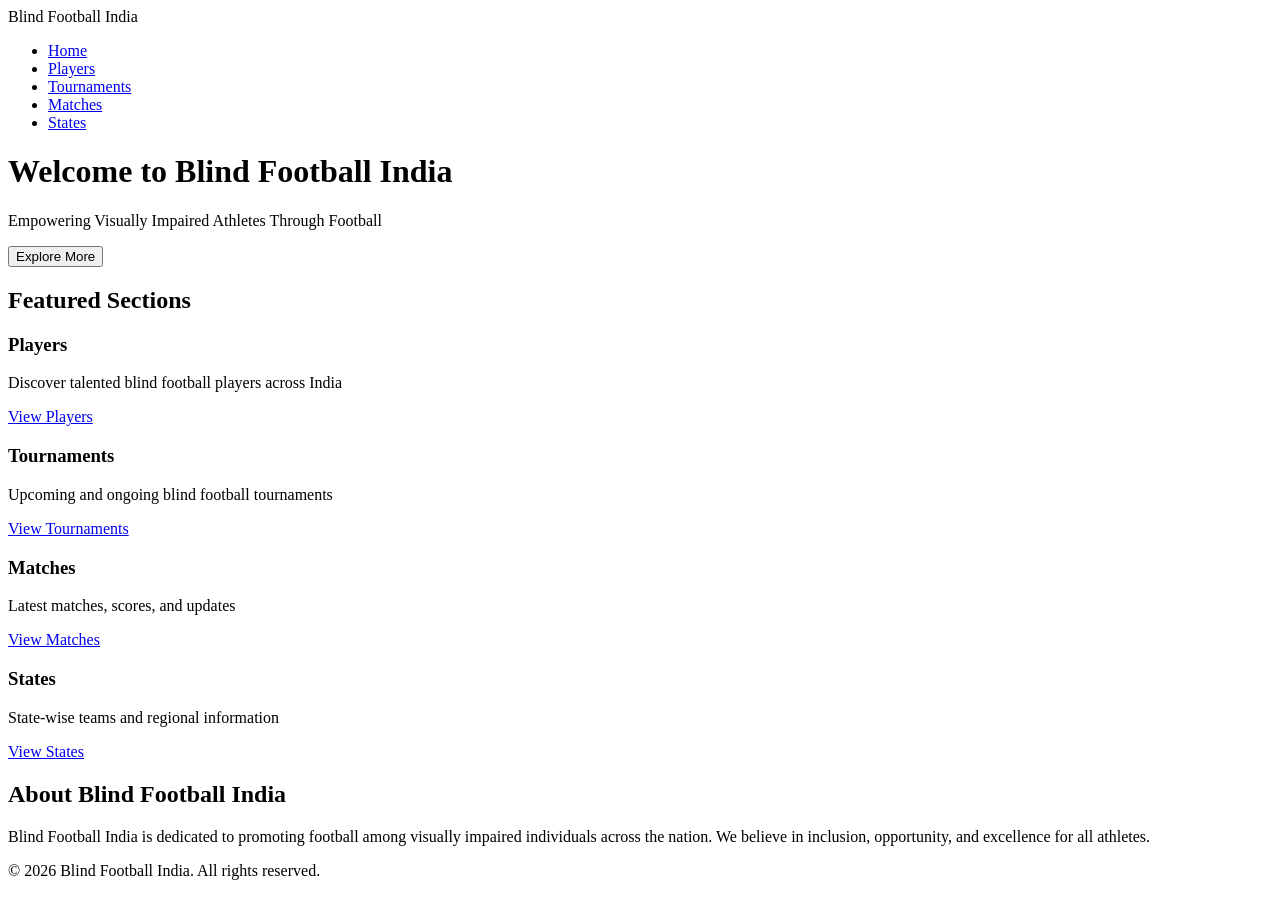
==== index.html @ 33115a96 "Add home page (index.html)" ====
<!DOCTYPE html>
<html lang="en">
<head>
    <meta charset="UTF-8">
    <meta name="viewport" content="width=device-width, initial-scale=1.0">
    <title>Blind Football India - Home</title>
    <link rel="stylesheet" href="styles.css">
</head>
<body>
    <nav class="navbar">
        <div class="nav-container">
            <div class="logo">Blind Football India</div>
            <ul class="nav-menu">
                <li><a href="index.html" class="active">Home</a></li>
                <li><a href="pages/players.html">Players</a></li>
                <li><a href="pages/tournaments.html">Tournaments</a></li>
                <li><a href="pages/matches.html">Matches</a></li>
                <li><a href="pages/states.html">States</a></li>
            </ul>
        </div>
    </nav>

    <header class="hero">
        <div class="hero-content">
            <h1>Welcome to Blind Football India</h1>
            <p>Empowering Visually Impaired Athletes Through Football</p>
            <button class="cta-btn">Explore More</button>
        </div>
    </header>

    <main>
        <section class="featured">
            <h2>Featured Sections</h2>
            <div class="feature-grid">
                <div class="feature-card">
                    <h3>Players</h3>
                    <p>Discover talented blind football players across India</p>
                    <a href="pages/players.html" class="btn">View Players</a>
                </div>
                <div class="feature-card">
                    <h3>Tournaments</h3>
                    <p>Upcoming and ongoing blind football tournaments</p>
                    <a href="pages/tournaments.html" class="btn">View Tournaments</a>
                </div>
                <div class="feature-card">
                    <h3>Matches</h3>
                    <p>Latest matches, scores, and updates</p>
                    <a href="pages/matches.html" class="btn">View Matches</a>
                </div>
                <div class="feature-card">
                    <h3>States</h3>
                    <p>State-wise teams and regional information</p>
                    <a href="pages/states.html" class="btn">View States</a>
                </div>
            </div>
        </section>

        <section class="about">
            <h2>About Blind Football India</h2>
            <p>Blind Football India is dedicated to promoting football among visually impaired individuals across the nation. We believe in inclusion, opportunity, and excellence for all athletes.</p>
        </section>
    </main>

    <footer>
        <p>&copy; 2026 Blind Football India. All rights reserved.</p>
    </footer>

    <script src="script.js"></script>
</body>
</html>
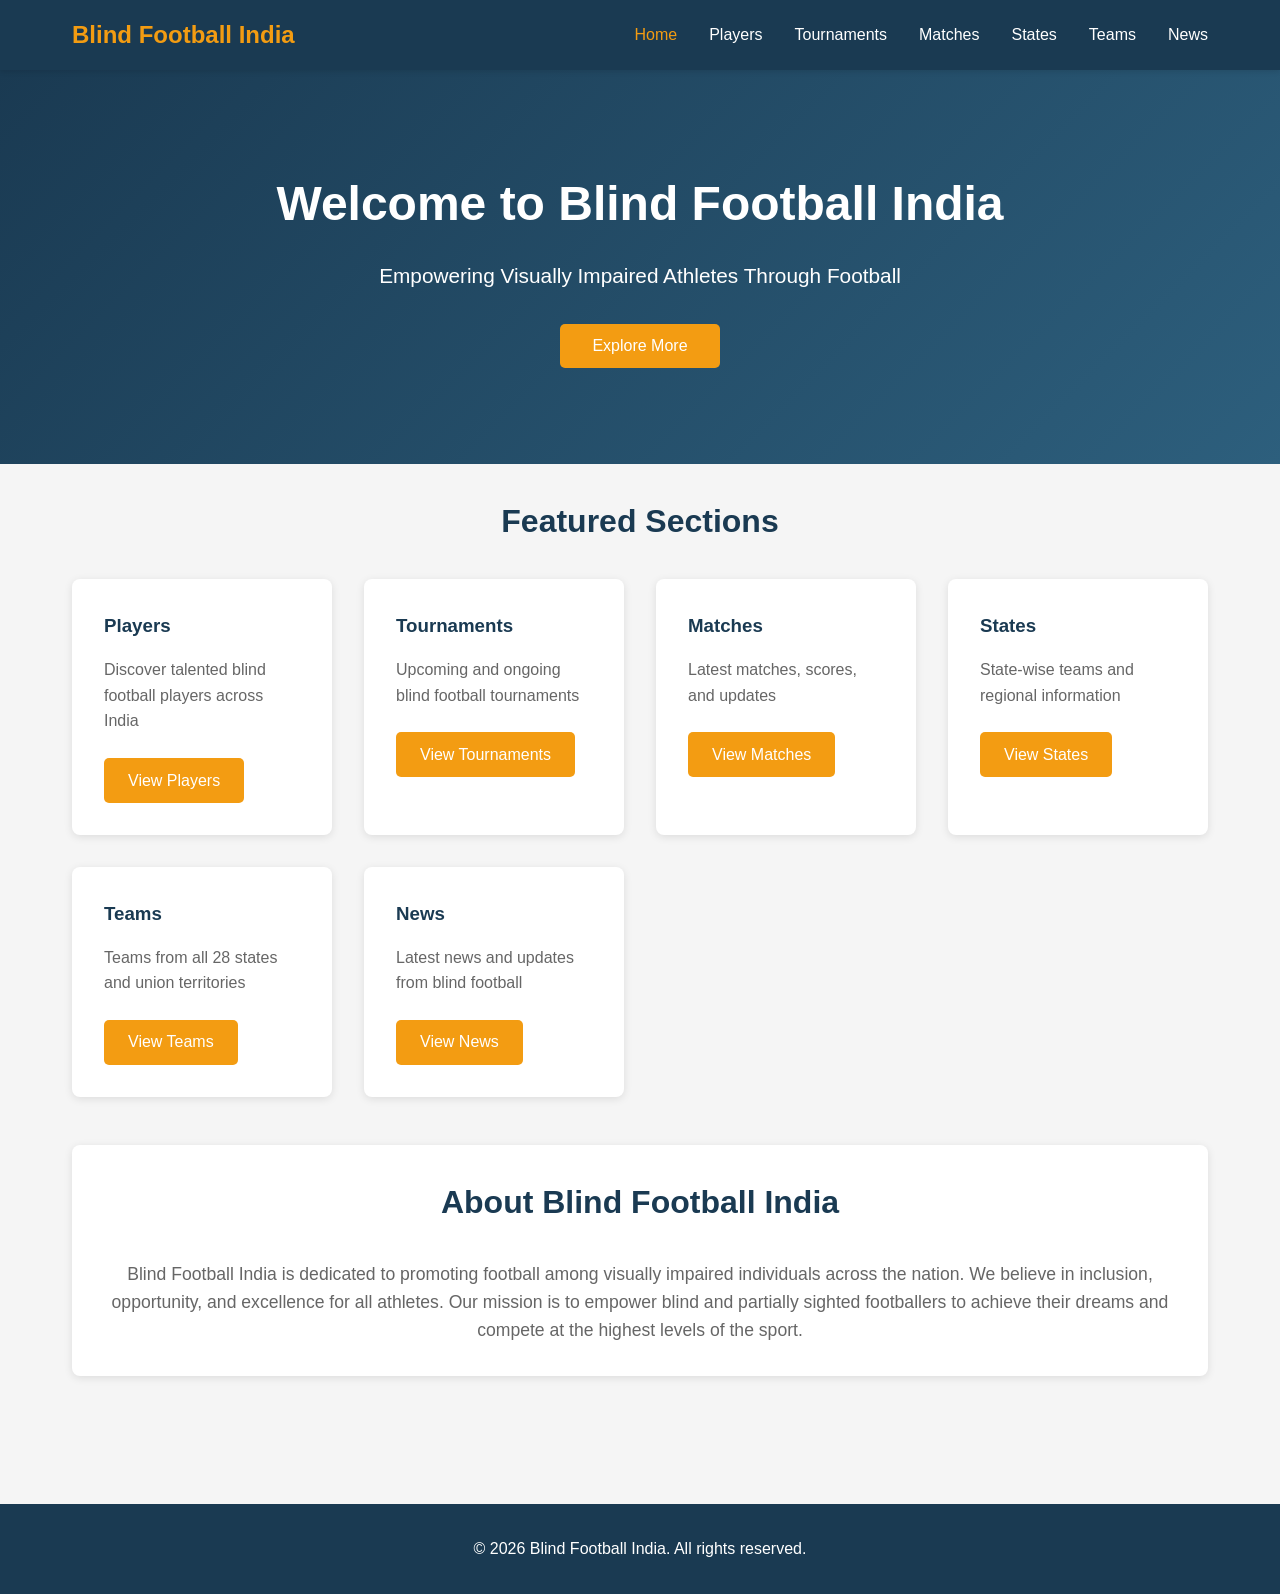
==== commit eee2cd9b: "Update home page with Teams and News navigation" ====
--- a/index.html
+++ b/index.html
@@ -3,7 +3,7 @@
 <head>
     <meta charset="UTF-8">
     <meta name="viewport" content="width=device-width, initial-scale=1.0">
-    <title>Blind Football India - Home</title>
+    <title>Home - Blind Football India</title>
     <link rel="stylesheet" href="styles.css">
 </head>
 <body>
@@ -16,6 +16,8 @@
                 <li><a href="pages/tournaments.html">Tournaments</a></li>
                 <li><a href="pages/matches.html">Matches</a></li>
                 <li><a href="pages/states.html">States</a></li>
+                <li><a href="pages/teams.html">Teams</a></li>
+                <li><a href="pages/news.html">News</a></li>
             </ul>
         </div>
     </nav>
@@ -52,12 +54,22 @@
                     <p>State-wise teams and regional information</p>
                     <a href="pages/states.html" class="btn">View States</a>
                 </div>
+                <div class="feature-card">
+                    <h3>Teams</h3>
+                    <p>Teams from all 28 states and union territories</p>
+                    <a href="pages/teams.html" class="btn">View Teams</a>
+                </div>
+                <div class="feature-card">
+                    <h3>News</h3>
+                    <p>Latest news and updates from blind football</p>
+                    <a href="pages/news.html" class="btn">View News</a>
+                </div>
             </div>
         </section>
 
         <section class="about">
             <h2>About Blind Football India</h2>
-            <p>Blind Football India is dedicated to promoting football among visually impaired individuals across the nation. We believe in inclusion, opportunity, and excellence for all athletes.</p>
+            <p>Blind Football India is dedicated to promoting football among visually impaired individuals across the nation. We believe in inclusion, opportunity, and excellence for all athletes. Our mission is to empower blind and partially sighted footballers to achieve their dreams and compete at the highest levels of the sport.</p>
         </section>
     </main>
 
--- a/styles.css
+++ b/styles.css
@@ -0,0 +1,344 @@
+* {
+    margin: 0;
+    padding: 0;
+    box-sizing: border-box;
+}
+
+:root {
+    --primary-color: #1a3a52;
+    --secondary-color: #f39c12;
+    --text-color: #333;
+    --light-bg: #f5f5f5;
+    --border-color: #ddd;
+}
+
+body {
+    font-family: 'Segoe UI', Tahoma, Geneva, Verdana, sans-serif;
+    color: var(--text-color);
+    background-color: var(--light-bg);
+    line-height: 1.6;
+}
+
+/* Navigation */
+.navbar {
+    background-color: var(--primary-color);
+    padding: 1rem 0;
+    position: sticky;
+    top: 0;
+    z-index: 100;
+    box-shadow: 0 2px 5px rgba(0,0,0,0.1);
+}
+
+.nav-container {
+    max-width: 1200px;
+    margin: 0 auto;
+    display: flex;
+    justify-content: space-between;
+    align-items: center;
+    padding: 0 2rem;
+}
+
+.logo {
+    font-size: 1.5rem;
+    font-weight: bold;
+    color: var(--secondary-color);
+}
+
+.nav-menu {
+    display: flex;
+    list-style: none;
+    gap: 2rem;
+}
+
+.nav-menu a {
+    color: white;
+    text-decoration: none;
+    transition: color 0.3s ease;
+    font-weight: 500;
+}
+
+.nav-menu a:hover,
+.nav-menu a.active {
+    color: var(--secondary-color);
+}
+
+/* Hero Section */
+.hero {
+    background: linear-gradient(135deg, var(--primary-color), #2d5f7d);
+    color: white;
+    padding: 6rem 2rem;
+    text-align: center;
+}
+
+.hero-content h1 {
+    font-size: 3rem;
+    margin-bottom: 1rem;
+    animation: fadeIn 0.8s ease-out;
+}
+
+.hero-content p {
+    font-size: 1.3rem;
+    margin-bottom: 2rem;
+    animation: fadeIn 0.8s ease-out 0.2s both;
+}
+
+.cta-btn {
+    background-color: var(--secondary-color);
+    color: white;
+    padding: 0.8rem 2rem;
+    border: none;
+    border-radius: 5px;
+    font-size: 1rem;
+    cursor: pointer;
+    transition: background-color 0.3s ease;
+    animation: fadeIn 0.8s ease-out 0.4s both;
+}
+
+.cta-btn:hover {
+    background-color: #e67e22;
+}
+
+/* Main Content */
+main {
+    max-width: 1200px;
+    margin: 0 auto;
+    padding: 2rem;
+}
+
+section {
+    margin-bottom: 3rem;
+}
+
+section h2 {
+    font-size: 2rem;
+    color: var(--primary-color);
+    margin-bottom: 2rem;
+    text-align: center;
+}
+
+/* Feature Grid */
+.feature-grid {
+    display: grid;
+    grid-template-columns: repeat(auto-fit, minmax(250px, 1fr));
+    gap: 2rem;
+}
+
+.feature-card {
+    background: white;
+    padding: 2rem;
+    border-radius: 8px;
+    box-shadow: 0 2px 8px rgba(0,0,0,0.1);
+    transition: transform 0.3s ease, box-shadow 0.3s ease;
+}
+
+.feature-card:hover {
+    transform: translateY(-5px);
+    box-shadow: 0 5px 15px rgba(0,0,0,0.2);
+}
+
+.feature-card h3 {
+    color: var(--primary-color);
+    margin-bottom: 1rem;
+}
+
+.feature-card p {
+    margin-bottom: 1.5rem;
+    color: #666;
+}
+
+/* Buttons */
+.btn {
+    display: inline-block;
+    background-color: var(--secondary-color);
+    color: white;
+    padding: 0.6rem 1.5rem;
+    border-radius: 5px;
+    text-decoration: none;
+    transition: background-color 0.3s ease;
+}
+
+.btn:hover {
+    background-color: #e67e22;
+}
+
+/* Cards */
+.player-card,
+.tournament-card,
+.match-card,
+.state-card {
+    background: white;
+    padding: 1.5rem;
+    border-radius: 8px;
+    box-shadow: 0 2px 8px rgba(0,0,0,0.1);
+    margin-bottom: 1.5rem;
+    transition: transform 0.3s ease, box-shadow 0.3s ease;
+}
+
+.player-card:hover,
+.tournament-card:hover,
+.match-card:hover,
+.state-card:hover {
+    transform: translateY(-3px);
+    box-shadow: 0 5px 15px rgba(0,0,0,0.15);
+}
+
+.player-card h3,
+.tournament-card h3,
+.match-card h3,
+.state-card h3 {
+    color: var(--primary-color);
+    margin-bottom: 0.5rem;
+}
+
+/* Search and Filter */
+.search-container {
+    display: flex;
+    gap: 1rem;
+    margin-bottom: 2rem;
+    flex-wrap: wrap;
+}
+
+input[type="text"],
+select {
+    padding: 0.7rem;
+    border: 1px solid var(--border-color);
+    border-radius: 5px;
+    font-size: 1rem;
+}
+
+input[type="text"] {
+    flex: 1;
+    min-width: 250px;
+}
+
+/* Status Badge */
+.status {
+    display: inline-block;
+    padding: 0.3rem 0.8rem;
+    border-radius: 20px;
+    font-size: 0.8rem;
+    font-weight: bold;
+    margin-bottom: 0.5rem;
+}
+
+.status.upcoming {
+    background-color: #3498db;
+    color: white;
+}
+
+.status.ongoing {
+    background-color: #2ecc71;
+    color: white;
+}
+
+.status.completed {
+    background-color: #95a5a6;
+    color: white;
+}
+
+.status.live {
+    background-color: #e74c3c;
+    color: white;
+    animation: pulse 1s infinite;
+}
+
+@keyframes pulse {
+    0%, 100% {
+        opacity: 1;
+    }
+    50% {
+        opacity: 0.7;
+    }
+}
+
+/* About Section */
+.about {
+    background: white;
+    padding: 2rem;
+    border-radius: 8px;
+    box-shadow: 0 2px 8px rgba(0,0,0,0.1);
+    text-align: center;
+}
+
+.about p {
+    font-size: 1.1rem;
+    color: #666;
+}
+
+/* Footer */
+footer {
+    background-color: var(--primary-color);
+    color: white;
+    text-align: center;
+    padding: 2rem;
+    margin-top: 3rem;
+}
+
+/* Animations */
+@keyframes fadeIn {
+    from {
+        opacity: 0;
+        transform: translateY(10px);
+    }
+    to {
+        opacity: 1;
+        transform: translateY(0);
+    }
+}
+
+/* Responsive Design */
+@media (max-width: 768px) {
+    .nav-container {
+        flex-direction: column;
+        gap: 1rem;
+    }
+
+    .nav-menu {
+        gap: 1rem;
+        font-size: 0.9rem;
+    }
+
+    .hero-content h1 {
+        font-size: 2rem;
+    }
+
+    .hero-content p {
+        font-size: 1rem;
+    }
+
+    .search-container {
+        flex-direction: column;
+    }
+
+    input[type="text"],
+    select {
+        width: 100%;
+    }
+
+    main {
+        padding: 1rem;
+    }
+
+    section h2 {
+        font-size: 1.5rem;
+    }
+}
+
+@media (max-width: 480px) {
+    .hero {
+        padding: 3rem 1rem;
+    }
+
+    .hero-content h1 {
+        font-size: 1.5rem;
+    }
+
+    .logo {
+        font-size: 1.2rem;
+    }
+
+    .nav-menu {
+        gap: 0.5rem;
+        font-size: 0.8rem;
+    }
+}
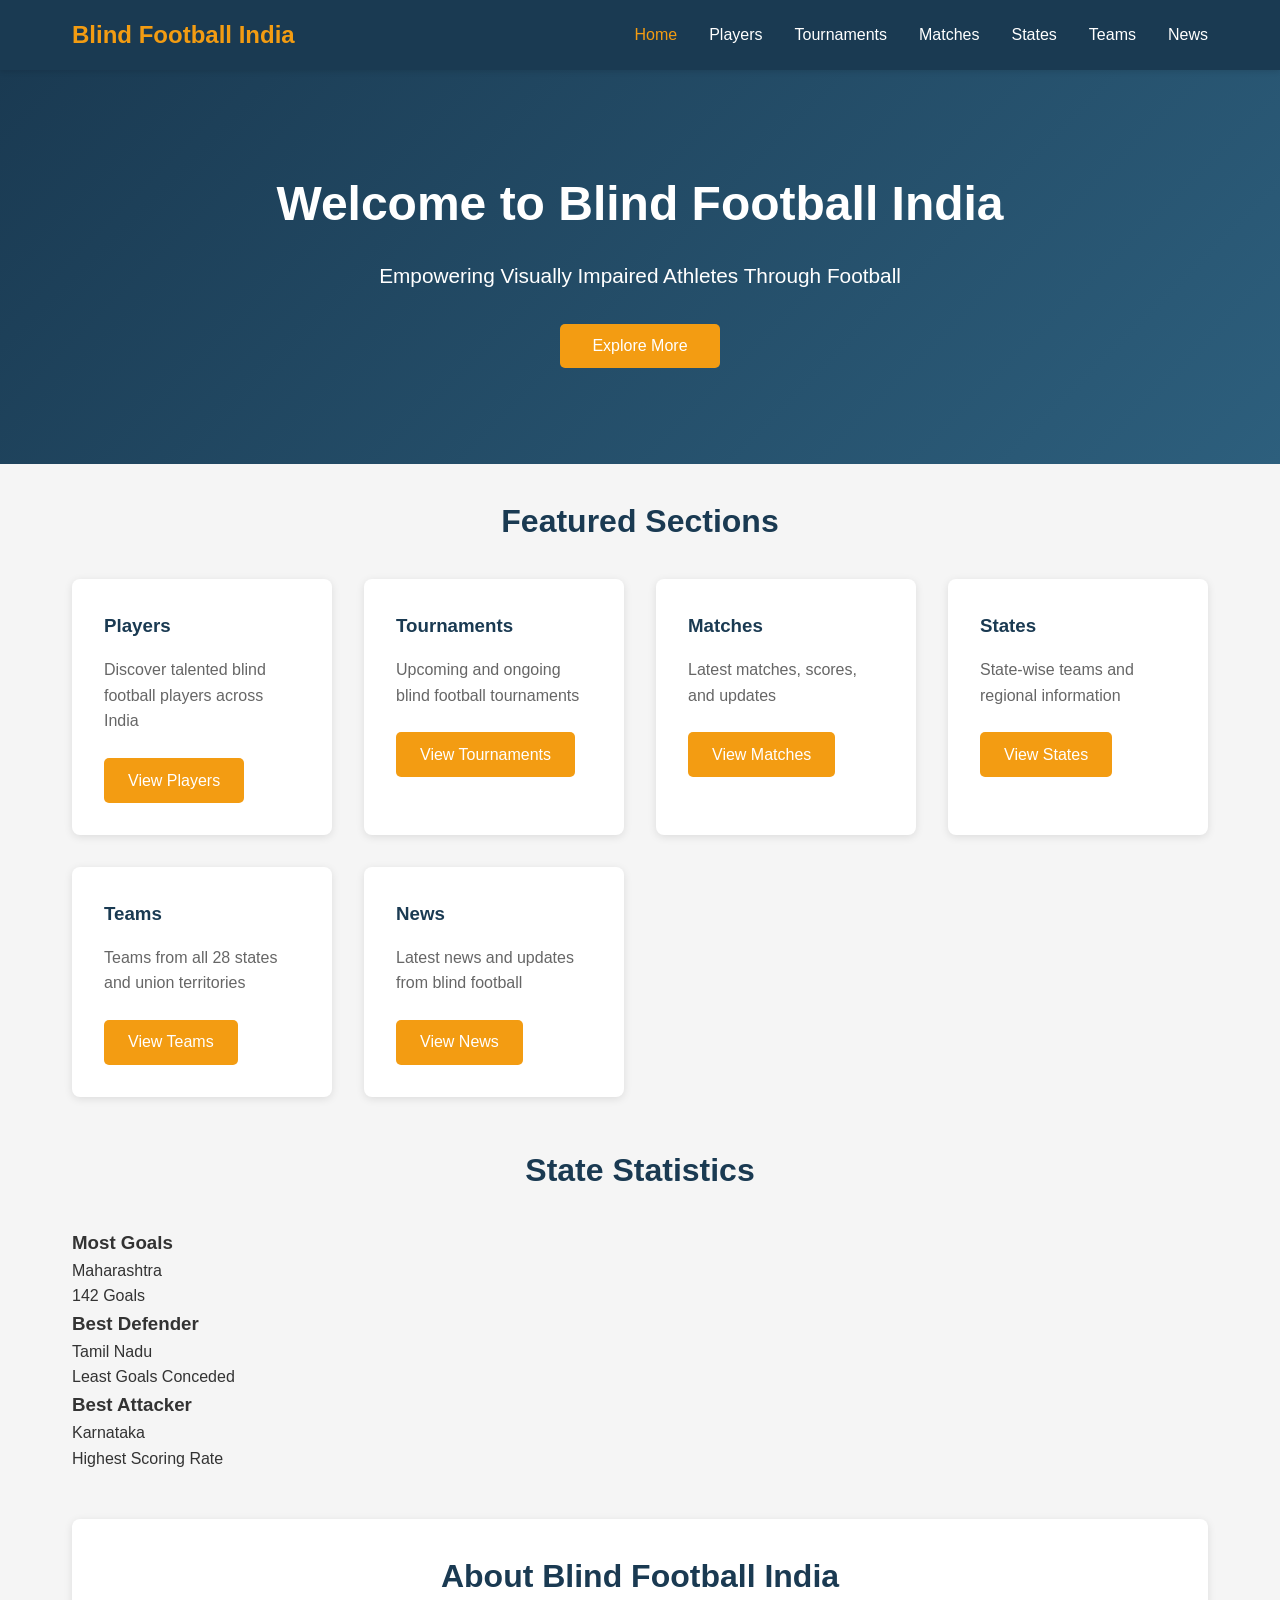
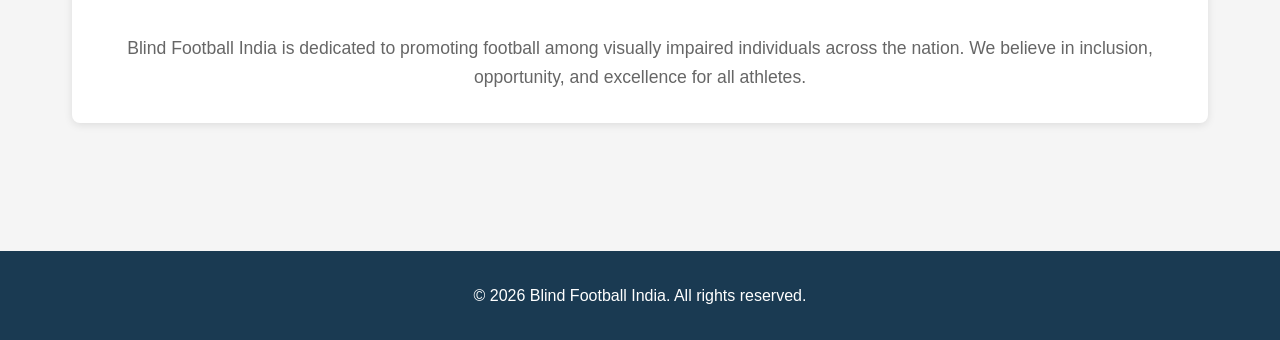
==== commit 7455b1fc: "Add state statistics section with most goals, best defender, and best attacker" ====
--- a/index.html
+++ b/index.html
@@ -67,9 +67,30 @@
             </div>
         </section>
 
+        <section class="stats">
+            <h2>State Statistics</h2>
+            <div class="stats-grid">
+                <div class="stat-card">
+                    <h3>Most Goals</h3>
+                    <p class="stat-value">Maharashtra</p>
+                    <p class="stat-detail">142 Goals</p>
+                </div>
+                <div class="stat-card">
+                    <h3>Best Defender</h3>
+                    <p class="stat-value">Tamil Nadu</p>
+                    <p class="stat-detail">Least Goals Conceded</p>
+                </div>
+                <div class="stat-card">
+                    <h3>Best Attacker</h3>
+                    <p class="stat-value">Karnataka</p>
+                    <p class="stat-detail">Highest Scoring Rate</p>
+                </div>
+            </div>
+        </section>
+
         <section class="about">
             <h2>About Blind Football India</h2>
-            <p>Blind Football India is dedicated to promoting football among visually impaired individuals across the nation. We believe in inclusion, opportunity, and excellence for all athletes. Our mission is to empower blind and partially sighted footballers to achieve their dreams and compete at the highest levels of the sport.</p>
+            <p>Blind Football India is dedicated to promoting football among visually impaired individuals across the nation. We believe in inclusion, opportunity, and excellence for all athletes.</p>
         </section>
     </main>
 
